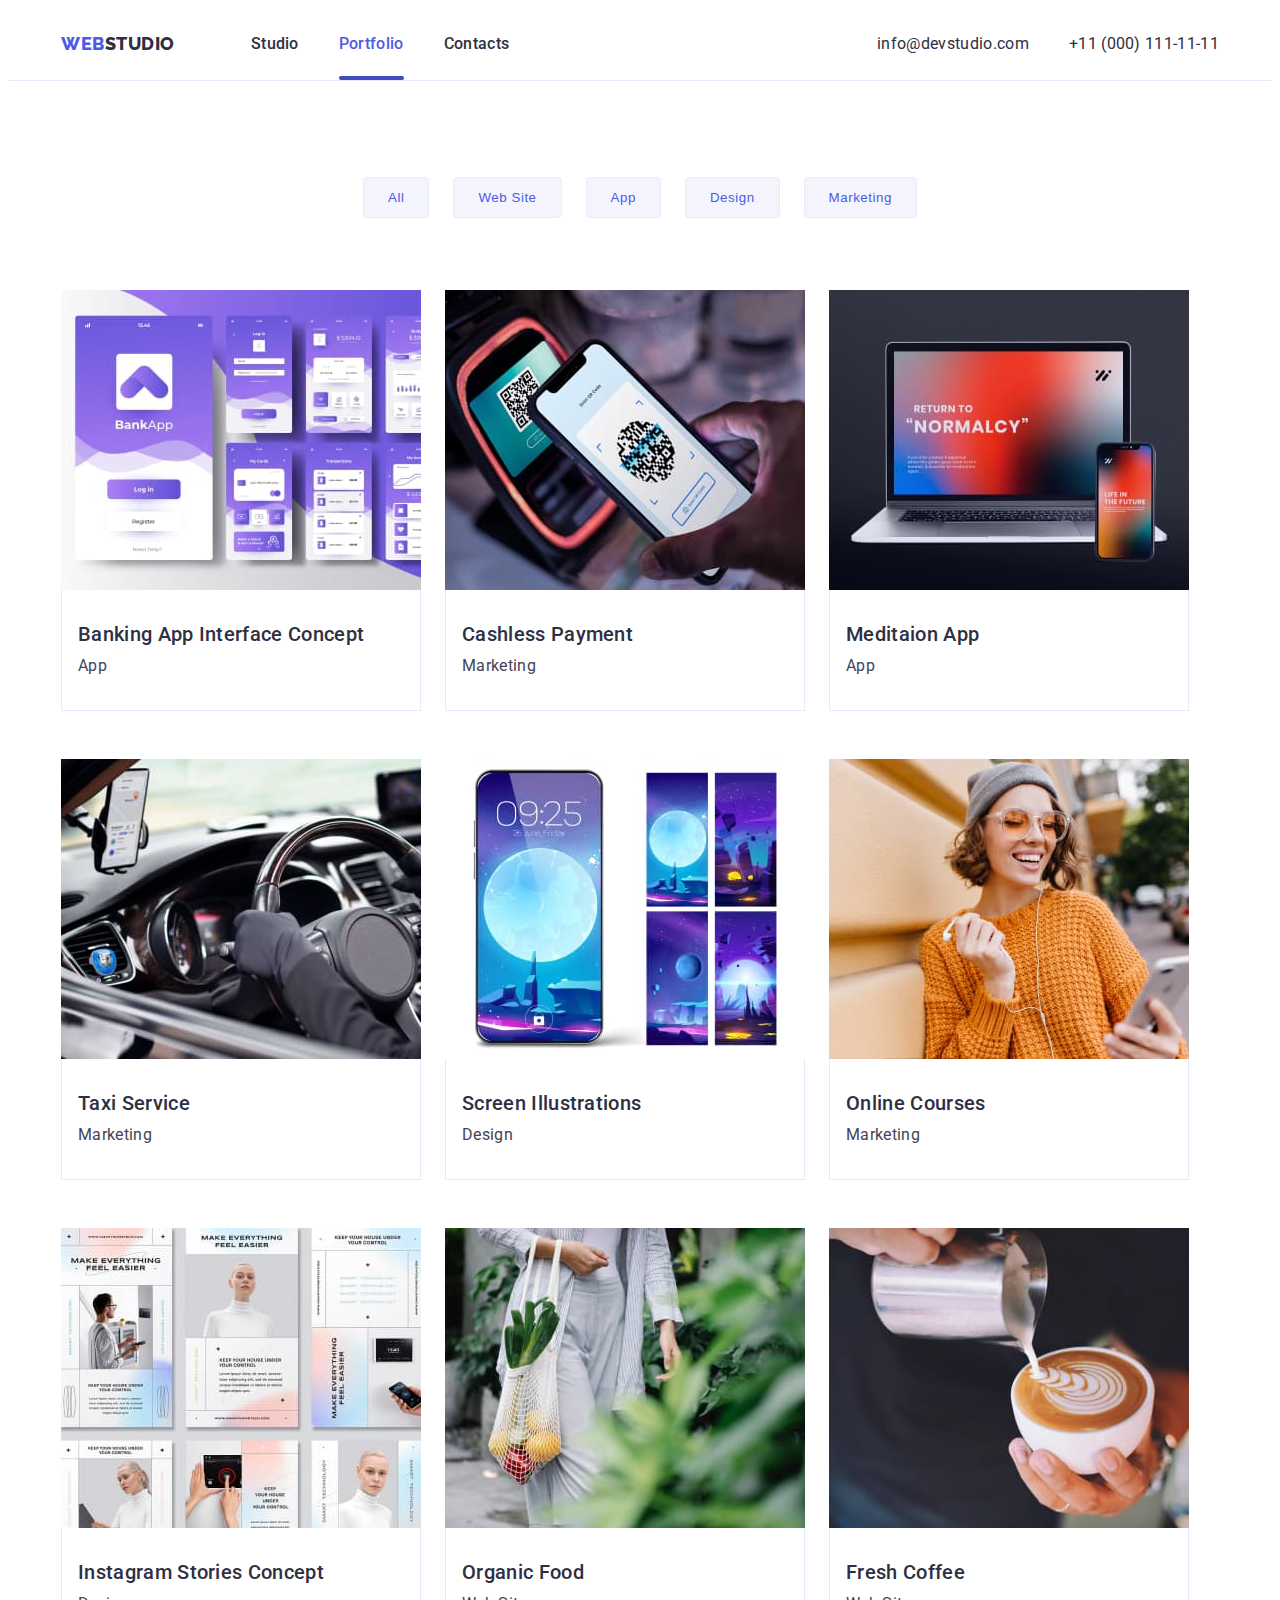
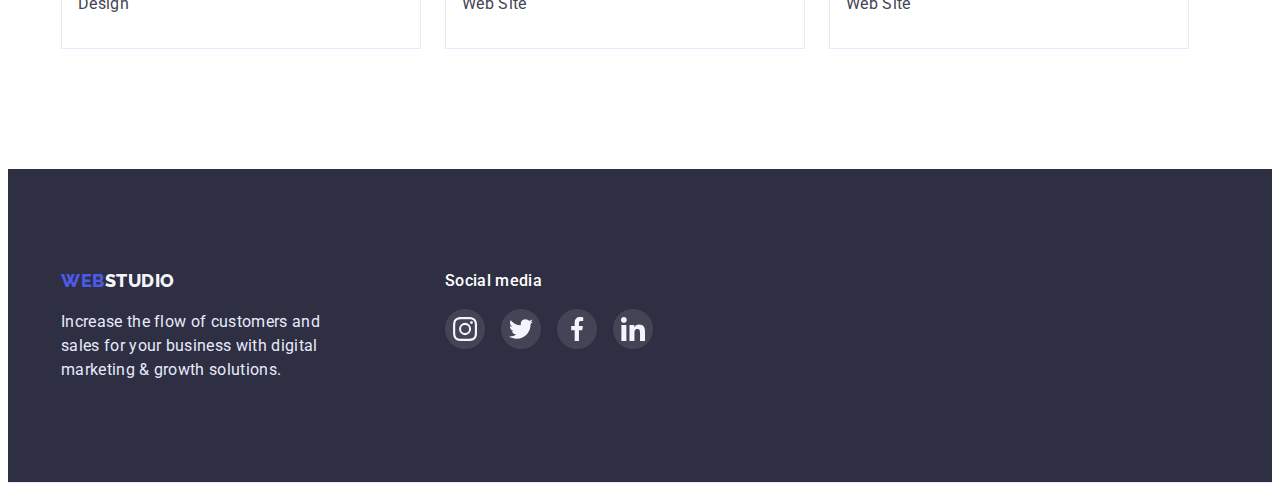
==== portfolio.html @ 5abc1981 "Initial commit" ====
<!DOCTYPE html>
<html lang="en">
<head>
    <meta charset="UTF-8">
    <meta http-equiv="X-UA-Compatible" content="IE=edge">
    <meta name="viewport" content="width=device-width, initial-scale=1.0">
    <title>Document</title>
    <link rel="preconnect" href="https://fonts.googleapis.com">
    <link rel="preconnect" href="https://fonts.gstatic.com" crossorigin>
    <link rel="stylesheet" href="https://fonts.googleapis.com/css2?family=Raleway:wght@800&family=Roboto:wght@400;500;700;900&display=swap">
    <link rel="stylesheet" href="https://cdnjs.cloudflare.com/ajax/libs/modern-normalize/1.1.0/modern-normalize.min.css" integrity="sha512-wpPYUAdjBVSE4KJnH1VR1HeZfpl1ub8YT/NKx4PuQ5NmX2tKuGu6U/JRp5y+Y8XG2tV+wKQpNHVUX03MfMFn9Q==" crossorigin="anonymous" referrerpolicy="no-referrer" />
    <link rel="stylesheet" href="./css/styles.css">
</head>
<body> 
    <header class="header">
        <div class="container">
            <div class="header-container">
                <nav class="header-nav">
                    <a class="logo" href="./index.html">WEB<span class="logo-second">STUDIO</span></a>
                    <ul class="header-menu">
                        <li><a href="./index.html" class="header-link">Studio</a></li>
                        <li><a href="./portfolio.html" class="header-link current">Portfolio</a></li>
                        <li><a href="" class="header-link">Contacts</a></li>
                    </ul>
                </nav>
                <address class="header-address">
                    <ul class="header-menu">
                        <li><a class="address" href="mailto:info@devstudio.com">info@devstudio.com</a></li>
                        <li><a class="address" href="tel:+110001111111">+11 (000) 111-11-11</a></li>   
                    </ul>
                </address>
            </div>
        </div>
    </header>  
    <main>
        <section class="section-buttons">
            <div class="container">
                <h1 class="visually-hidden">Filter</h1> 
                    <ul class="filter-buttons-nav">
                        <li><button class="filter-button" type="button">All</button></li>
                        <li><button class="filter-button" type="button">Web Site</button></li>
                        <li><button class="filter-button" type="button">App</button></li>
                        <li><button class="filter-button" type="button">Design</button></li>
                        <li><button class="filter-button" type="button">Marketing</button></li>
                    </ul>
                <ul class="flex-container">
                    <li class="flex-element">
                        <a href="#" class="link-portfolio">                                
                            <div class="img-overlay">
                                <img src="./images/interface.jpg" alt="interface" width="360" height="300">
                                <p class="overlay">
                                    14 Stylish and User-Friendly App Design Concepts · Task Manager App · Calorie Tracker App · Exotic Fruit Ecommerce App · Cloud Storage App
                                </p>
                            </div>
                            <div class="border-link">
                                <h2 class="head">Banking App Interface Concept</h2>
                                <p class="descr">App</p>
                            </div>
                        </a>
                    </li>
                    <li class="flex-element">
                        <a href="#" class="link-portfolio">
                            <div class="img-overlay">
                                <img src="./images/payment.jpg" alt="payment" width="360" height="300">
                                <p class="overlay">
                                    14 Stylish and User-Friendly App Design Concepts · Task Manager App · Calorie Tracker App · Exotic Fruit Ecommerce App · Cloud Storage App
                                </p>
                            </div>
                            <div class="border-link">
                            <h2 class="head">Cashless Payment</h2>
                            <p class="descr">Marketing</p>
                            </div>
                        </a>   
                    </li>
                    <li class="flex-element">
                        <a href="#" class="link-portfolio">
                            <div class="img-overlay">
                                <img src="./images/meditaion.jpg" alt="meditaion" width="360" height="300">
                                <p class="overlay">
                                    14 Stylish and User-Friendly App Design Concepts · Task Manager App · Calorie Tracker App · Exotic Fruit Ecommerce App · Cloud Storage App
                                </p>
                            </div>
                            <div class="border-link">
                            <h2 class="head">Meditaion App</h2>
                            <p class="descr">App</p>
                            </div>
                        </a>
                    </li>
                    <li class="flex-element">
                        <a href="#" class="link-portfolio">
                            <div class="img-overlay">
                                <img src="./images/taxi.jpg" alt="taxi" width="360" height="300">
                                <p class="overlay">
                                    14 Stylish and User-Friendly App Design Concepts · Task Manager App · Calorie Tracker App · Exotic Fruit Ecommerce App · Cloud Storage App
                                </p>
                            </div>
                            <div class="border-link">
                            <h2 class="head">Taxi Service</h2>
                            <p class="descr">Marketing</p>
                            </div>
                            
                        </a>
                    </li>
                    <li class="flex-element">
                        <a href="#" class="link-portfolio">
                            <div class="img-overlay">
                                <img src="./images/screen.jpg" alt="screen" width="360" height="300">
                                <p class="overlay">
                                    14 Stylish and User-Friendly App Design Concepts · Task Manager App · Calorie Tracker App · Exotic Fruit Ecommerce App · Cloud Storage App
                                </p>
                            </div>
                            <div class="border-link">
                            <h2 class="head">Screen Illustrations</h2>
                            <p class="descr">Design</p>
                            </div>
                        </a>
                    </li>
                    <li class="flex-element">
                        <a href="#" class="link-portfolio">
                            <div class="img-overlay">
                                <img src="./images/courses.jpg" alt="courses" width="360" height="300">
                                <p class="overlay">
                                    14 Stylish and User-Friendly App Design Concepts · Task Manager App · Calorie Tracker App · Exotic Fruit Ecommerce App · Cloud Storage App
                                </p>
                            </div>
                            <div class="border-link">
                            <h2 class="head">Online Courses</h2>
                            <p class="descr">Marketing</p>
                            </div>
                        </a>
                    </li>
                    <li class="flex-element">
                        <a href="#" class="link-portfolio">
                            <div class="img-overlay">
                                <img src="./images/stories.jpg" alt="stories" width="360" height="300">
                                <p class="overlay">
                                    14 Stylish and User-Friendly App Design Concepts · Task Manager App · Calorie Tracker App · Exotic Fruit Ecommerce App · Cloud Storage App
                                </p>
                                </div>
                            <div class="border-link">
                            <h2 class="head">Instagram Stories Concept</h2>
                            <p class="descr">Design</p>
                            </div>
                        </a>
                    </li>
                    <li class="flex-element">
                        <a href="#" class="link-portfolio">
                            <div class="img-overlay">
                                <img src="./images/food.jpg" alt="food" width="360" height="300">
                                <p class="overlay">
                                    14 Stylish and User-Friendly App Design Concepts · Task Manager App · Calorie Tracker App · Exotic Fruit Ecommerce App · Cloud Storage App
                                </p>
                            </div>
                            <div class="border-link">
                            <h2 class="head">Organic Food</h2>
                            <p class="descr">Web Site</p>
                            </div>
                        </a>
                    </li>
                    <li class="flex-element">
                        <a href="#" class="link-portfolio">
                            <div class="img-overlay">
                                <img src="./images/coffee.jpg" alt="coffee" width="360" height="300">
                                <p class="overlay">
                                    14 Stylish and User-Friendly App Design Concepts · Task Manager App · Calorie Tracker App · Exotic Fruit Ecommerce App · Cloud Storage App
                                </p>
                            </div>
                            <div class="border-link">
                            <h2 class="head">Fresh Coffee</h2>
                            <p class="descr">Web Site</p>
                            </div>
                        </a>
                    </li>
                </ul>
            </div>
        </section>
    </main>
    <footer class="footer">
        <div class="container">
            <div class="footer-logo">
                <a class="logo" href="./index.html">WEB<span class="logo-second">STUDIO</span></a>
                <p class="descr">
                Increase the flow of customers and sales for your business with digital marketing & growth solutions.
            </p>
            </div>
            <div class="footer-icons">
                <h3>Social media</h3>
                <ul class="social-list">
                    <li class="social-list-item">
                        <a href="" class="social-list-link">
                            <svg class="social-list-icon" width="24" height="24">
                                <use href="./images/symbol-defs.svg#instagram"></use>
                            </svg>
                        </a>
                    </li>
                    <li class="social-list-item">
                        <a href="" class="social-list-link">
                            <svg class="social-list-icon" width="24" height="24">
                                <use href="./images/symbol-defs.svg#twitter"></use>
                            </svg>
                        </a>
                    </li>
                    <li class="social-list-item">
                        <a href="" class="social-list-link">
                            <svg class="social-list-icon" width="24" height="24">
                                <use href="./images/symbol-defs.svg#facebook"></use>
                            </svg>
                        </a>
                    </li>
                    <li class="social-list-item">
                        <a href="" class="social-list-link">
                            <svg class="social-list-icon" width="24" height="24">
                                <use href="./images/symbol-defs.svg#linkedin"></use>
                            </svg>
                        </a>
                    </li>
                </ul>
            </div>
        </div>
    </footer>
</body>
</html>
---- css/styles.css ----
:root {
--color-text-primary: #2E2F42;
--color-text-secondary: #434455;
--color-brand: #4D5AE5;
--color-white: #FFFFFF;
--color-footer: #E7E9FC;
--button-hover: #404BBF;
--button-filter-bcg: #F4F4FD;
--color-customers: #8E8F99;
--line-height-h-text: 1.2;
--line-height-p-text: 1.5;
--timing-cubic: 250ms cubic-bezier(0.4, 0, 0.2, 1);
}

body { 
    color: var(--color-text-primary);
    font-family: 'Roboto', sans-serif;
    font-weight: 400;
    font-size: 16px;
    letter-spacing: 0.02em;
    line-height: var(--line-height-p-text)
}

ul {
    list-style-type: none;
}

/*Header*/

.logo {
    color: var(--color-brand);
    font-family: 'Raleway';
    font-weight: 800;
    font-size: 18px;
    line-height: 1.33;
    letter-spacing: 0.03em;
    text-decoration: none;
    padding: 24px 0;
}

.logo .logo-second {
    color: var(--color-text-primary);
}

.header-link {
    position: relative;
    display: block;
    color: var(--color-text-primary);
    font-family: 'Roboto';
    font-weight: 500;
    font-size: 16px;
    letter-spacing: 0.02em;
    line-height: var(--line-height-p-text);
    padding: 24px 0; 
    margin: 0;
    transition: color var(--timing-cubic);
}

.current::after {
    content: "";
    position: absolute;
    display: block;
    width: 100%;
    height: 4px;
    border-radius: 2px;
    left: 0;
    bottom: 0;
    background-color: var(--button-hover);
}

.header-menu:first-child {
    padding-left: 0;
}

.header-menu:last-child {
    padding-right: 0;
}

.header-link:hover,
.header-link:focus {
    color: var(--color-brand);
}

.header-link.current {
    color: var(--color-brand);
}

.address {
    color: var(--color-text-primary);
    text-decoration: none;
    font-style: normal;
    font-size: 16px;
    letter-spacing: 0.02em; 
    line-height: var(--line-height-p-text);
    transition: color var(--timing-cubic);  
}

.address:hover,
.address:focus {
    color: var(--color-brand);
}

/*Hero*/

.hero {
    max-width: 1440px;
    margin: 0 auto;
    text-align: center;
    padding: 188px 0;
    background-image: linear-gradient(
        to right,
        rgba(46, 47, 66, 0.7),
        rgba(46, 47, 66, 0.7)
    ),
    url(../images/hero.jpg);
    background-position: center;
    background-repeat: no-repeat;
}

.hero .text {
    color: var(--color-white);
    font-size: 56px;
    line-height: 1.07;
    max-width: 496px;
    letter-spacing: 0.02em;
    margin: 0 auto;
    padding: 0;
    margin-bottom: 48px;
}

.hero .button {
    background-color: var(--color-brand);
    color: var(--color-white);
    font-weight: 500;
    cursor: pointer;
    box-shadow: 0px 4px 4px rgba(0, 0, 0, 0.15);
    border-radius: 4px;
    padding: 16px 32px;
    border: none;
    font-size: 16px;
    line-height: 1.5;
    letter-spacing: 0.04em;
    transition: background-color var(--timing-cubic), color var(--timing-cubic), border var(--timing-cubic), box-shadow var(--timing-cubic);
}

.button:hover,
.button:focus {
    background-color: var(--button-hover);
}

/*Section*/

.section {
    padding: 120px 0;
}

.section-image {
    padding-bottom: 120px;
}

.section-team {
    background-color: var(--button-filter-bcg);
}

.people {
    background-color: var(--color-white);
    text-align: center;
    box-shadow: 0px 1px 6px rgba(46, 47, 66, 0.08), 0px 1px 1px rgba(46, 47, 66, 0.16), 0px 2px 1px rgba(46, 47, 66, 0.08);
    border-radius: 0px 0px 4px 4px;
}

.header-link {
    text-decoration: none;
}

.head {
    color: var(--color-text-primary);
    font-weight: 500;
    font-size: 20px;
    line-height: var(--line-height-h-text);
    margin: 0;
    margin-bottom: 8px;
}

.descr {
    color: var(--color-text-secondary);
    margin: 0;
}

.section-name {
    font-size: 36px;
    line-height: 1.1;
    text-transform: capitalize;
    text-align: center;
    margin: 0;
    margin-bottom: 72px;
}

/*Footer*/

.footer .logo-second {
    color: var(--button-filter-bcg);
}

.footer .descr {
    color: var(--color-footer);
    padding: 0;
    width: 264px;
    margin-top: 16px;
}

.footer {
    background-color: var(--color-text-primary);
    border-bottom: 1px solid var(--color-footer);
    padding-top: 100px;
    padding-bottom: 100px;
}

.footer .container {
    display: flex;
    gap: 120px;
}

.footer h3 {
    color: var(--color-white);
    font-weight: 500;
    font-size: 16px;
    letter-spacing: 0.02em;
    line-height: var(--line-height-p-text);
    margin-bottom: 16px;
    margin-top: 0;
    text-align: start;
}

.footer .social-list {
    margin: 0;
    padding: 0;
    gap: 16px;
}

.footer .social-list-link {
    background-color: rgba(255, 255, 255, 0.1);
    transition: background-color var(--timing-cubic);
}

.footer .social-list-link:hover,
.footer .social-list-link:focus {
    background-color:  #31D0AA;;
}

.footer-logo {
    display: block;
}

/*Portfolio*/

.filter-button {
    color: var(--color-brand);
    background-color: var(--button-filter-bcg);
    font-weight: 500;
    letter-spacing: 0.04em;
    cursor: pointer;
    border: 1px solid var(--color-footer);
    border-radius: 4px; 
    padding:12px 24px; 
    transition: background-color var(--timing-cubic), border var(--timing-cubic), color var(--timing-cubic), box-shadow var(--timing-cubic), border-color var(--timing-cubic);
}

.filter-button:hover,
.filter-button:focus {
    color: var(--color-white);
    background-color: var(--button-hover);
    border-color: var(--button-hover);
    box-shadow: 0px 3px 1px rgba(0, 0, 0, 0.1), 0px 2px 1px rgba(0, 0, 0, 0.08), 0px 2px 2px rgba(0, 0, 0, 0.12);
}

/* Container */

.container {
    max-width: 1158px;
    padding: 0 15px;
    margin: 0 auto;
}

/*Position*/

.header {
    background: var(--color-white);
    border-bottom: 1px solid var(--color-footer);
}

.header-container {
    display: flex;
    align-items: center;
}

.header-nav {
    display: flex;
    align-items: center;
    flex-grow: 1;
    gap: 76px;
}

.header-menu {
    display: flex;
    padding: 0;
    margin: 0; 
    gap: 40px;
}

 .header-address {
    display: flex;
    align-items: center;
    gap: 40px;
}

.address {
    padding: 24px 0;
}

.ul-list {
    display: flex;
    padding-left: 0;
    gap: 24px;
    margin: 0;
}

.team-card {
    padding: 32px 0;
}

.section-team {
    padding: 120px;
}

.people .head {
    margin-top: 0;
    margin-bottom: 8px;
}

.people .descr {
    margin-bottom: 8px;
}

.visually-hidden {
    position: absolute;
    width: 1px;
    height: 1px;
    margin: -1px;
    border: 0;
    padding: 0;
    white-space: nowrap;
    clip-path: inset(100%);
    clip: rect(0 0 0 0);
    overflow: hidden;
}

.section-buttons {
    padding-top: 96px;
    padding-bottom: 120px;
}

.filter-buttons-nav {
    display: flex;
    gap: 24px;
    margin-bottom: 72px;
    margin-top: 0;
    justify-content: center;
    align-items: center; 
    padding-left: 0;
}

.flex-container {
    display: flex;
    flex-wrap: wrap;
    padding: 0;
    margin: 0;
}

.flex-element {
    margin-bottom: 48px;
    margin-right: 24px;
}

.flex-element:nth-last-child(-n+3) {
    margin-bottom: 0;
}

.flex-element:nth-child(3n) {
    margin-right: 0;
}

img {
    display: block;
    max-width: 100%;
    height: auto;
}

.border-link {
    border: 1px solid var(--color-footer);
    padding-top: 32px;
    padding-bottom: 32px;
    padding-left: 16px;
    border-top: none;
    transition: border var(--timing-cubic), box-shadow var(--timing-cubic);
}  

.border-link:hover,
.border-link:focus {
    box-shadow: 0px 1px 6px rgba(46, 47, 66, 0.08), 0px 1px 1px rgba(46, 47, 66, 0.16), 0px 2px 1px rgba(46, 47, 66, 0.08);
}

/* Icons */

.icons-features {
    display: flex;
    background-color: var(--button-filter-bcg);
    border-radius: 4px;
    width: 264px;
    height: 112px;
    justify-content: center;
    align-items: center;
    margin-bottom: 8px;
}

.social-list {
    display: flex;
    gap: 24px;
    padding-left: 0;
    justify-content: center;
}

.social-list-link {
    display: flex;
    justify-content: center;
    align-items: center;
    width: 40px;
    height: 40px;
    border-radius: 50%;
    background-color: var(--color-brand);
    transition: background-color var(--timing-cubic);
}

.social-list-link:hover,
.social-list-link:focus {
    background-color: var(--button-hover);
}

.li-customers {
    width: 168px;
    height: 88px;
}

.link-customers {
    display: flex;
    justify-content: center;
    align-items: center;
    height: 100%;
    width: 100%;
    fill: var(--color-customers);
    border: 1px solid var(--color-customers);
    border-radius: 4px;
    transition: fill var(--timing-cubic), border var(--timing-cubic), border-color var(--timing-cubic);
}

.link-customers:hover,
.link-customers:focus {
    fill: var(--button-hover);
    border-color: var(--button-hover);
} 

/* Homework 5 */

.link-portfolio {
    text-decoration: none;
    display: block;
}

.img-overlay {
    position: relative;
    overflow: hidden;
}

.overlay {
    position: absolute;
    padding: 40px 32px;
    width: 100%;
    height: 100%;
    left: 0;
    top: 0;
    margin: 0;
    color: var(--button-filter-bcg);
    background-color: var(--color-brand);
    overflow: auto;
    transform: translate(0, 101%);
    transition: transform var(--timing-cubic);
}

.link-portfolio:hover .overlay,
.link-portfolio:focus .overlay {
    transform: translate(0, 0);
    transition: transform var(--timing-cubic);
}

/* Плавный хедер сделал) Не понравился, куча лишего кода и выглядит так себе, убрал его) */

/* Modal */

.backdrop { 
    position: fixed;
    top: 0;
    left: 0;
    width: 100%;
    height: 100%;
    background-color: rgba(46, 47, 66, 0.4);
    opacity: 1;
    transition: opacity var(--timing-cubic), visibility var(--timing-cubic), background-color var(--timing-cubic);
}

.backdrop.is-hidden {
    opacity: 0;  
    pointer-events: none;
    visibility: hidden;
}

.backdrop.is-hidden .modal {
    transform: translate(-50%, -50%) scale(0.9);
}

.modal {
    position: absolute;
    top: 50%;
    left: 50%;
    transform: translate(-50%, -50%) scale(1);
    min-width: 408px;
    min-height: 576px;
    transition: transform var(--timing-cubic), box-shadow var(--timing-cubic), background-color var(--timing-cubic);
    box-shadow: 0px 1px 1px rgba(0, 0, 0, 0.14), 0px 1px 3px rgba(0, 0, 0, 0.12), 0px 2px 1px rgba(0, 0, 0, 0.2);
    border-radius: 4px;
    background-color: #FCFCFC;
}

.button-close {
    position: absolute;
    display: flex;
    align-items: center;
    justify-content: center;
    cursor: pointer;
    top: 24px;
    right: 24px;
    width: 24px;
    height: 24px;
    border-radius: 50%;
    padding: 0;
    border: 1px solid rgba(0, 0, 0, 0.1);
    background-color: var(--color-footer);
    transition: fill var(--timing-cubic), background-color var(--timing-cubic), border var(--timing-cubic);
}

.button-close:hover,
.button-close:focus {
    fill: var(--color-white);
    border-radius: 50%;
    background-color: var(--button-hover);
}
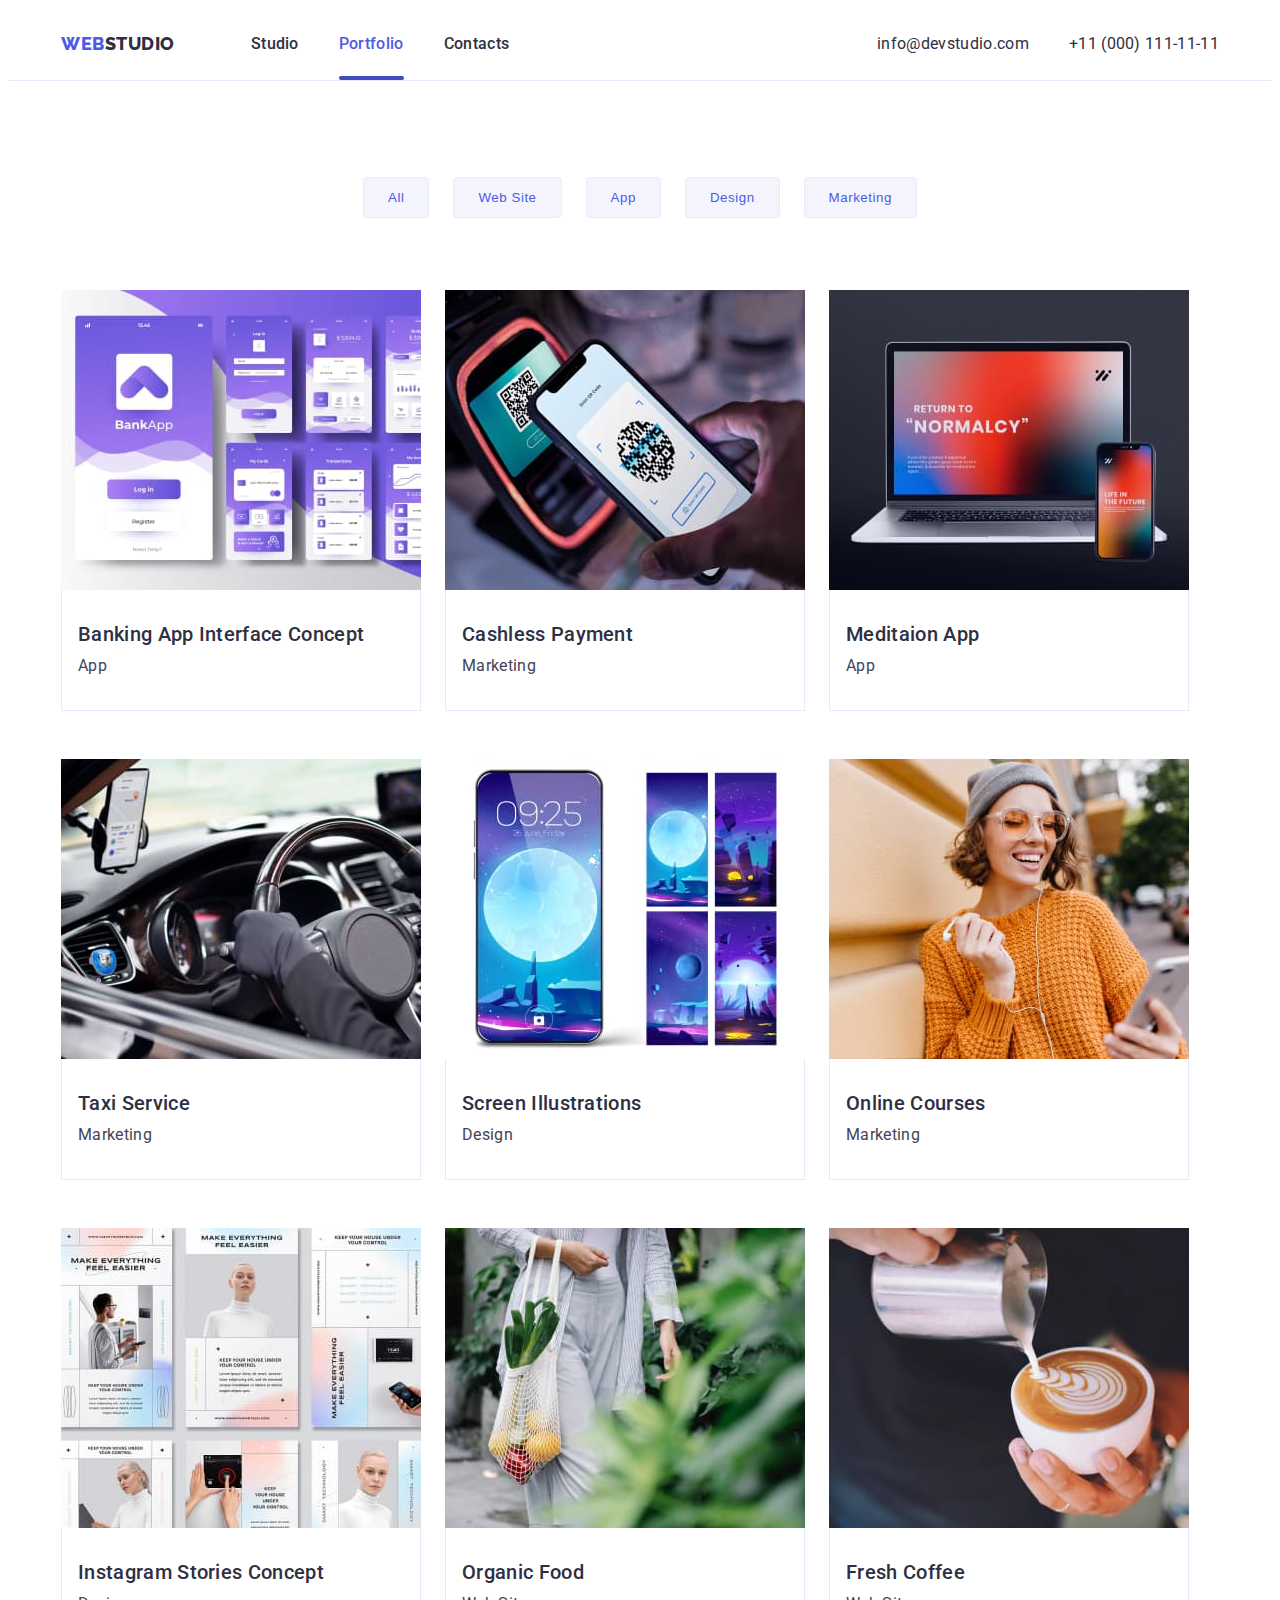
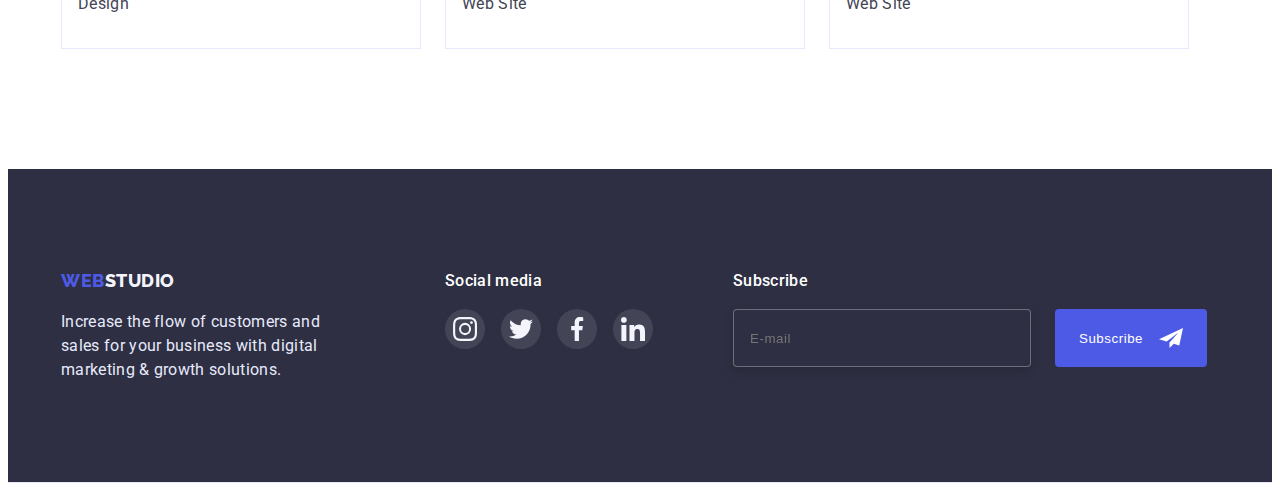
==== commit 7723f393: "Update files" ====
--- a/portfolio.html
+++ b/portfolio.html
@@ -184,7 +184,7 @@
             </p>
             </div>
             <div class="footer-icons">
-                <h3>Social media</h3>
+                <p class="footer-title">Social media</p>
                 <ul class="social-list">
                     <li class="social-list-item">
                         <a href="" class="social-list-link">
@@ -215,6 +215,17 @@
                         </a>
                     </li>
                 </ul>
+            </div>
+            <div class="footer-subscribe">
+                <p class="footer-title">
+                    Subscribe
+                </p>
+                <form class="form-subscribe">
+                    <input type="email" name="subscribe" placeholder="E-mail" class="subscribe-email">
+                    <button type="submit" class="button-subscribe">
+                        Subscribe
+                    </button>
+                </form>
             </div>
         </div>
     </footer>
--- a/css/styles.css
+++ b/css/styles.css
@@ -218,18 +218,21 @@
 
 .footer .container {
     display: flex;
-    gap: 120px;
-}
-
-.footer h3 {
+}
+
+.footer-icons {
+    margin-left: 120px;
+}
+
+.footer-subscribe {
+    margin-left: 80px;
+}
+
+.footer-title {
     color: var(--color-white);
     font-weight: 500;
-    font-size: 16px;
-    letter-spacing: 0.02em;
-    line-height: var(--line-height-p-text);
     margin-bottom: 16px;
     margin-top: 0;
-    text-align: start;
 }
 
 .footer .social-list {
@@ -263,7 +266,7 @@
     border: 1px solid var(--color-footer);
     border-radius: 4px; 
     padding:12px 24px; 
-    transition: background-color var(--timing-cubic), border var(--timing-cubic), color var(--timing-cubic), box-shadow var(--timing-cubic), border-color var(--timing-cubic);
+    transition: background-color var(--timing-cubic), border var(--timing-cubic), color var(--timing-cubic), box-shadow var(--timing-cubic);
 }
 
 .filter-button:hover,
@@ -460,7 +463,7 @@
     fill: var(--color-customers);
     border: 1px solid var(--color-customers);
     border-radius: 4px;
-    transition: fill var(--timing-cubic), border var(--timing-cubic), border-color var(--timing-cubic);
+    transition: fill var(--timing-cubic), border var(--timing-cubic);
 }
 
 .link-customers:hover,
@@ -502,8 +505,6 @@
     transition: transform var(--timing-cubic);
 }
 
-/* Плавный хедер сделал) Не понравился, куча лишего кода и выглядит так себе, убрал его) */
-
 /* Modal */
 
 .backdrop { 
@@ -531,9 +532,10 @@
     position: absolute;
     top: 50%;
     left: 50%;
+    padding: 72px 24px 24px 24px;
     transform: translate(-50%, -50%) scale(1);
     min-width: 408px;
-    min-height: 576px;
+    min-height: 584px;
     transition: transform var(--timing-cubic), box-shadow var(--timing-cubic), background-color var(--timing-cubic);
     box-shadow: 0px 1px 1px rgba(0, 0, 0, 0.14), 0px 1px 3px rgba(0, 0, 0, 0.12), 0px 2px 1px rgba(0, 0, 0, 0.2);
     border-radius: 4px;
@@ -564,24 +566,212 @@
     background-color: var(--button-hover);
 }
 
-
-
-
-
-
-
-
-
-
-
-
-
-
-
-
-
-
-
-
-
-
+/* Footer-form */
+
+.subscribe-email {
+    width: 264px;
+    height: 40px;
+    padding: 8px 16px;
+    letter-spacing: 0.04em;
+    border: 1px solid rgba(255, 255, 255, 0.3);
+    filter: drop-shadow(0px 4px 4px rgba(0, 0, 0, 0.15));
+    border-radius: 4px;
+    color: var(--color-white);
+    background-color: var(--color-text-primary);
+}
+
+.subscribe-email:focus {
+    outline: none;
+    border-color: var(--button-hover);
+}
+
+.form-subscribe {
+    display: flex;
+}
+
+.button-subscribe {
+    display: flex;
+    align-items: center;
+    justify-content: center;
+    font-weight: 500;
+    letter-spacing: 0.04em;
+    margin-left: 24px;
+    margin-right: 0;
+    padding: 8px 24px;
+    border-radius: 4px;
+    background-color: var(--color-brand);
+    transition: background-color var(--timing-cubic);
+    border: none;
+    color: var(--color-white);
+    cursor: pointer;
+}
+
+.button-subscribe:hover,
+.button-subscribe:focus {
+    background-color: var(--button-hover);
+}
+
+.button-subscribe::after {
+    content: "";
+    height: 24px;
+    width: 24px;
+    margin-left: 16px;
+    background-size: contain;
+    background-repeat: no-repeat;
+    background-image: url(../images/subscribe.svg);
+}
+
+.modal-title {
+    font-weight: 500;
+    text-align: center;
+    margin-top: 0;
+}
+
+.modal-form {
+    display: flex;
+    flex-direction: column;
+}
+
+.modal-label-name {
+    display: block;
+    font-size: 12px;
+    letter-spacing: 0.01em;
+    line-height: 1.17;
+    margin-bottom: 4px;
+    color: var(--color-customers);
+}
+
+.modal-input {
+    width: 100%;
+    height: 40px;
+    padding-left: 38px;
+    border: 1px solid rgba(33, 33, 33, 0.2);
+    border-radius: 4px;
+    transition: border var(--timing-cubic);
+}
+
+.modal-input:focus {
+    outline: none;
+    border-color: var(--color-brand);
+}
+
+.modal-input:focus + .modal-input-icon {
+    fill: var(--color-brand);
+}
+
+.modal-label-input {
+    margin-bottom: 8px;
+}
+
+.input-position {
+    display: block;
+    position: relative;
+}
+
+.modal-input-icon {
+    position: absolute;
+    top: 14px;
+    left: 19px;
+    transition: fill var(--timing-cubic);
+}
+
+.comment-input {
+    resize: none;
+    height: 120px;
+    padding: 8px 16px;
+    margin-bottom: 16px;
+    border: 1px solid rgba(33, 33, 33, 0.2);
+    border-radius: 4px;
+    outline: none;
+    font-size: 12px;
+    letter-spacing: 0.04em;
+    line-height: 1.17;
+    transition: border var(--timing-cubic);
+}
+
+.comment-input:focus {
+    border-color: var(--color-brand);
+}
+
+.comment-input::placeholder {
+    font-size: 12px;
+	line-height: 1.17;
+    color: rgba(117, 117, 117, 0.5);
+}
+
+.modal-label-checkbox {
+    display: flex;
+    align-items: center;
+    margin-bottom: 24px;
+    font-size: 12px;
+    letter-spacing: 0.04em;
+    line-height: 1.17;
+    color: #757575;
+}
+
+.modal-label-checkbox::before {
+    content: "";
+    width: 16px;
+    height: 16px;
+    margin-right: 8px;
+    cursor: pointer;
+    border-radius: 2px;
+    border: 1.25px solid var(--color-text-primary);
+}
+
+.checkbox:checked + .modal-label-checkbox::before {
+    border: none;
+    background-image: url(../images/vector.svg);
+    background-position: center;
+    background-repeat: no-repeat;
+    background-color: var(--button-hover);
+}
+
+.checkbox:focus + .modal-label-checkbox::before {
+    border: 1px solid var(--color-brand);
+}
+
+.modal-label-checkbox a{
+    text-decoration: underline;
+    color: var(--color-brand);
+}
+
+.modal-button-submit {
+    align-self: center;
+    width: 169px;
+    height: 56px;
+    box-shadow: 0px 4px 4px rgba(0, 0, 0, 0.15);
+    border-radius: 4px;
+    border: none;
+    cursor: pointer;
+    font-weight: 500;
+    letter-spacing: 0.04em;
+    transition: background-color var(--timing-cubic);
+    color: var(--color-white);
+    background-color: var(--color-brand);
+}
+
+.modal-button-submit:hover,
+.modal-button-submit:focus {
+    background-color: var(--button-hover);
+}
+
+
+
+
+
+
+
+
+
+
+
+
+
+
+
+
+
+
+
+
